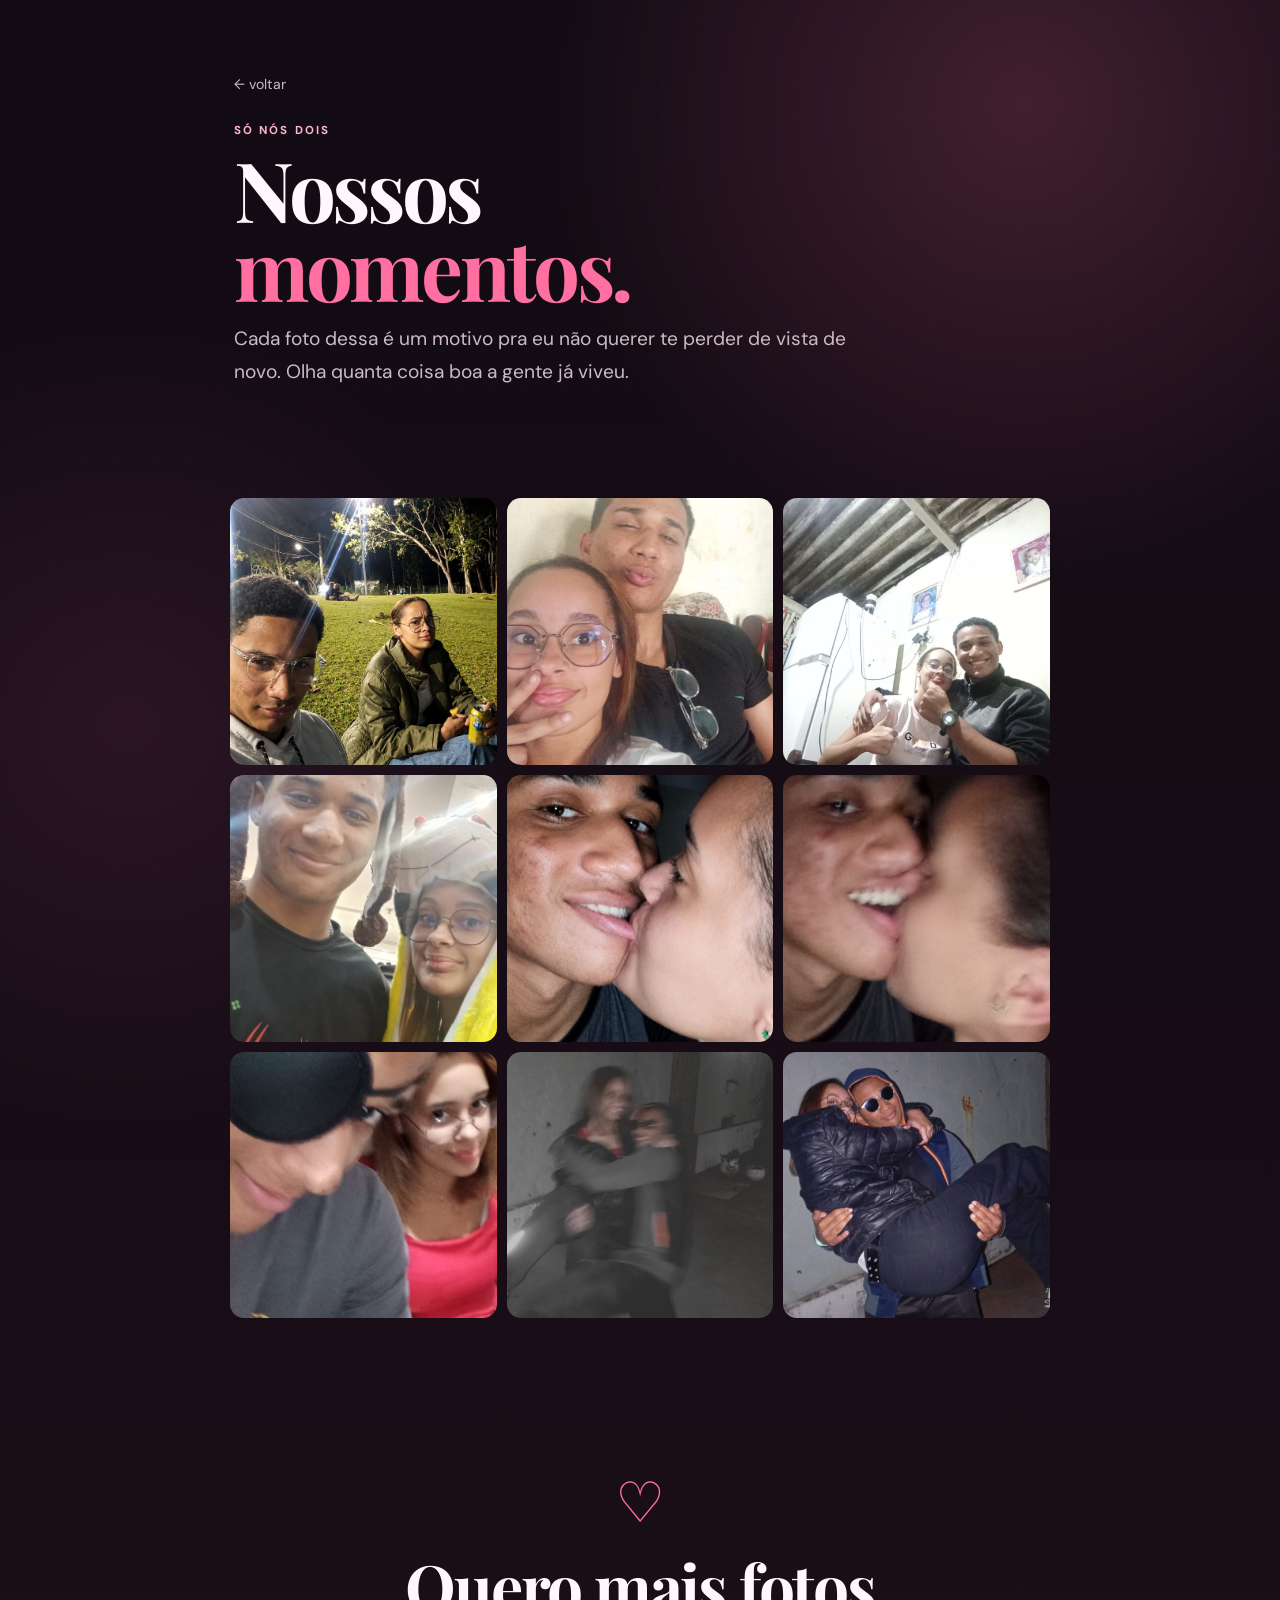
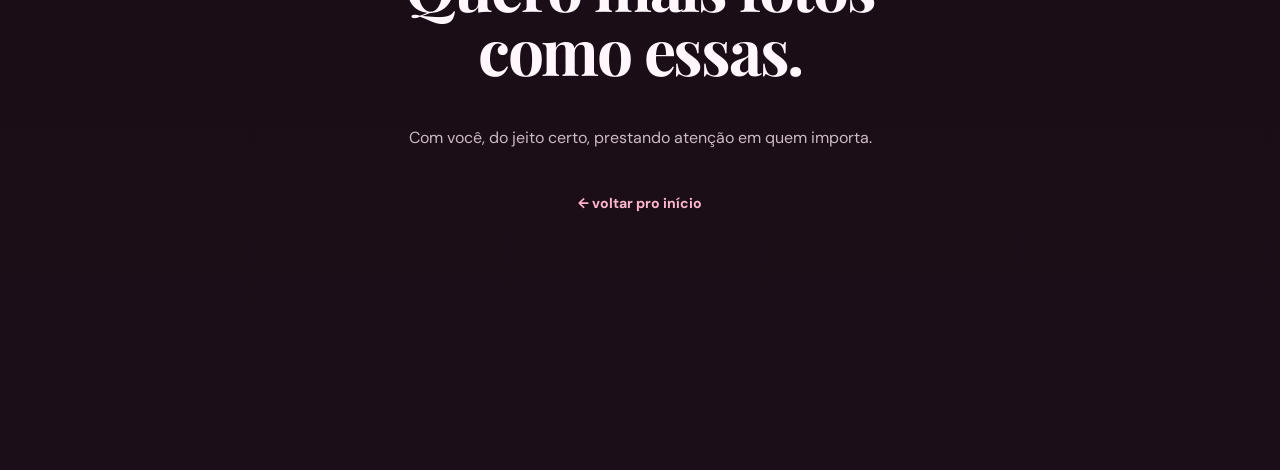
==== galeria.html @ 79e1648c "Add files via upload" ====
<!DOCTYPE html>
<html lang="pt-BR">
<head>
  <meta charset="UTF-8">
  <meta name="viewport" content="width=device-width, initial-scale=1.0">
  <meta name="theme-color" content="#120b13">
  <title>Nossas fotos — para a minha Carol ❤️</title>
  <link rel="preconnect" href="https://fonts.googleapis.com">
  <link rel="preconnect" href="https://fonts.gstatic.com" crossorigin>
  <link href="https://fonts.googleapis.com/css2?family=DM+Sans:wght@400;500;700&family=Playfair+Display:wght@600;700&display=swap" rel="stylesheet">
  <link rel="stylesheet" href="style.css">
</head>
<body>
  <div class="hearts" aria-hidden="true"></div>

  <main>
    <section class="gallery-hero">
      <a class="back-link" href="index.html">← voltar</a>
      <p class="eyebrow">só nós dois</p>
      <h1>Nossos<br><span>momentos.</span></h1>
      <p class="intro">
        Cada foto dessa é um motivo pra eu não querer te perder de vista de
        novo. Olha quanta coisa boa a gente já viveu.
      </p>
    </section>

    <section class="gallery-grid">
      <figure><img src="assets/galeria/foto1.jpg" alt="Você e eu" loading="lazy"></figure>
      <figure><img src="assets/galeria/foto3.jpg" alt="Você e eu" loading="lazy"></figure>
      <figure><img src="assets/galeria/foto7.jpg" alt="Você e eu" loading="lazy"></figure>
      <figure><img src="assets/galeria/foto8.jpg" alt="Você e eu" loading="lazy"></figure>
      <figure><img src="assets/galeria/foto4.jpg" alt="Você e eu" loading="lazy"></figure>
      <figure><img src="assets/galeria/foto6.jpg" alt="Você e eu" loading="lazy"></figure>
      <figure><img src="assets/galeria/foto2.jpg" alt="Você e eu" loading="lazy"></figure>
      <figure><img src="assets/galeria/foto5.jpg" alt="Você e eu" loading="lazy"></figure>
      <figure><img src="assets/galeria/foto9.jpg" alt="Você e eu" loading="lazy"></figure>
    </section>

    <section class="final">
      <div class="tiny-heart">♡</div>
      <h2>Quero mais fotos<br>como essas.</h2>
      <p>Com você, do jeito certo, prestando atenção em quem importa.</p>
      <a class="back-link big" href="index.html">← voltar pro início</a>
    </section>
  </main>

  <script src="script.js"></script>
</body>
</html>
---- style.css ----
* {
  box-sizing: border-box;
}

:root {
  --bg: #120b13;
  --bg2: #1c0e18;
  --text: #fff7fb;
  --muted: #cbbbc4;
  --accent: #ff6f9f;
  --accent2: #ffb6cc;
  --card: rgba(255,255,255,.065);
  --line: rgba(255,255,255,.11);
}

html {
  scroll-behavior: smooth;
}

body {
  margin: 0;
  min-height: 100vh;
  color: var(--text);
  background:
    radial-gradient(circle at 80% 5%, rgba(255,111,159,.20), transparent 30rem),
    radial-gradient(circle at 10% 35%, rgba(177,72,133,.14), transparent 25rem),
    linear-gradient(180deg, var(--bg), var(--bg2));
  font-family: "DM Sans", sans-serif;
  overflow-x: hidden;
}

body::before {
  content: "";
  position: fixed;
  inset: 0;
  pointer-events: none;
  background-image: radial-gradient(rgba(255,255,255,.16) 1px, transparent 1px);
  background-size: 34px 34px;
  opacity: .12;
}

main {
  width: min(100%, 860px);
  margin: auto;
  padding: 28px 20px 80px;
  position: relative;
  z-index: 1;
}

section {
  margin-bottom: 72px;
}

.hero {
  min-height: 72vh;
  display: flex;
  flex-direction: column;
  justify-content: center;
  align-items: flex-start;
  padding: 55px 4px 25px;
}

.eyebrow,
.section-label {
  text-transform: uppercase;
  letter-spacing: .18em;
  font-size: .72rem;
  color: var(--accent2);
  font-weight: 700;
}

.hero h1 {
  margin: 14px 0 18px;
  font-family: "Playfair Display", serif;
  font-size: clamp(3.6rem, 13vw, 7.2rem);
  line-height: .9;
  letter-spacing: -.05em;
}

.hero h1 span {
  color: var(--accent);
}

.intro {
  max-width: 620px;
  color: var(--muted);
  font-size: clamp(1rem, 3vw, 1.2rem);
  line-height: 1.7;
  margin: 0 0 28px;
}

.music-btn {
  border: 0;
  color: #1a0b12;
  background: #fff;
  border-radius: 999px;
  padding: 14px 20px;
  display: inline-flex;
  align-items: center;
  gap: 10px;
  font: 700 .95rem "DM Sans", sans-serif;
  cursor: pointer;
  box-shadow: 0 10px 35px rgba(255,111,159,.22);
  transition: transform .2s ease, box-shadow .2s ease;
}

.music-btn:hover {
  transform: translateY(-2px);
  box-shadow: 0 14px 42px rgba(255,111,159,.30);
}

.music-btn.playing {
  background: var(--accent);
}

.photo-card {
  text-align: center;
}

.photo-wrap {
  position: relative;
  width: min(100%, 620px);
  margin: auto;
}

.photo-wrap img {
  width: 100%;
  display: block;
  border-radius: 28px;
  position: relative;
  z-index: 2;
  box-shadow: 0 25px 70px rgba(0,0,0,.45);
}

.photo-glow {
  position: absolute;
  inset: 8% -5%;
  background: var(--accent);
  filter: blur(70px);
  opacity: .22;
  z-index: 1;
}

.caption {
  color: var(--muted);
  font-size: .88rem;
  margin-top: 16px;
}

.letter,
.promise {
  max-width: 680px;
  margin-left: auto;
  margin-right: auto;
}

h2 {
  font-family: "Playfair Display", serif;
  font-size: clamp(2.2rem, 7vw, 4rem);
  line-height: 1;
  margin: 12px 0 26px;
  letter-spacing: -.035em;
}

.letter-text {
  color: #eadde3;
  font-size: 1.04rem;
  line-height: 1.85;
}

.letter-text p {
  margin: 0 0 22px;
}

.highlight {
  color: #fff;
  padding: 20px 22px;
  border-left: 3px solid var(--accent);
  background: var(--card);
  border-radius: 0 16px 16px 0;
}

.promise {
  text-align: center;
  padding: 48px 25px;
  border: 1px solid var(--line);
  background: linear-gradient(135deg, rgba(255,255,255,.07), rgba(255,255,255,.025));
  border-radius: 30px;
  backdrop-filter: blur(10px);
}

.promise p:last-child {
  max-width: 540px;
  margin: auto;
  color: var(--muted);
  line-height: 1.75;
}

.promise-icon {
  width: 58px;
  height: 58px;
  display: grid;
  place-items: center;
  margin: 0 auto 20px;
  border-radius: 50%;
  color: var(--accent);
  background: rgba(255,111,159,.12);
  font-size: 1.7rem;
}

.final {
  text-align: center;
  min-height: 60vh;
  display: flex;
  flex-direction: column;
  align-items: center;
  justify-content: center;
}

.tiny-heart {
  color: var(--accent);
  font-size: 3.5rem;
  animation: beat 1.3s infinite;
}

.final h2 {
  margin-top: 15px;
}

.final p {
  max-width: 520px;
  color: var(--muted);
  line-height: 1.75;
}

.signature {
  margin-top: 18px;
  color: var(--accent2);
  font-family: "Playfair Display", serif;
  font-size: 1.3rem;
}

.gallery-link {
  display: inline-flex;
  align-items: center;
  gap: 8px;
  margin-top: 22px;
  color: var(--accent2);
  text-decoration: none;
  font-weight: 700;
  font-size: .95rem;
  border-bottom: 1px solid rgba(255,182,204,.4);
  padding-bottom: 2px;
  transition: color .2s ease;
}

.gallery-link:hover {
  color: #fff;
}

.gallery-hero {
  padding: 45px 4px 10px;
}

.gallery-hero .back-link,
.final .back-link {
  display: inline-block;
  color: var(--muted);
  text-decoration: none;
  font-size: .88rem;
  margin-bottom: 18px;
}

.final .back-link.big {
  margin-top: 26px;
  color: var(--accent2);
  font-weight: 700;
}

.gallery-hero h1 {
  margin: 10px 0 16px;
  font-family: "Playfair Display", serif;
  font-size: clamp(2.8rem, 10vw, 5.2rem);
  line-height: .95;
  letter-spacing: -.04em;
}

.gallery-hero h1 span {
  color: var(--accent);
}

.gallery-grid {
  display: grid;
  grid-template-columns: repeat(3, 1fr);
  gap: 10px;
  margin: 20px 0 60px;
}

.gallery-grid figure {
  margin: 0;
  aspect-ratio: 1 / 1;
  overflow: hidden;
  border-radius: 14px;
  position: relative;
}

.gallery-grid img {
  width: 100%;
  height: 100%;
  object-fit: cover;
  display: block;
  transition: transform .35s ease;
}

.gallery-grid figure:hover img {
  transform: scale(1.06);
}

@media (max-width: 600px) {
  .gallery-grid {
    grid-template-columns: repeat(2, 1fr);
    gap: 8px;
  }
}

.perdao-main {
  min-height: 100vh;
  display: flex;
  align-items: center;
  justify-content: center;
  padding: 20px;
}

.perdao-screen {
  text-align: center;
  max-width: 480px;
}

.perdao-screen.hidden {
  display: none;
}

.perdao-title {
  font-family: "Playfair Display", serif;
  font-size: clamp(2.6rem, 11vw, 4.6rem);
  line-height: .95;
  letter-spacing: -.04em;
  margin: 14px 0 34px;
}

.perdao-title span {
  color: var(--accent);
}

.perdao-resposta {
  font-family: "Playfair Display", serif;
  font-size: clamp(2rem, 8vw, 3.2rem);
  margin: 14px 0 30px;
}

.perdao-buttons {
  display: flex;
  gap: 18px;
  justify-content: center;
  align-items: center;
  min-height: 70px;
}

.perdao-btn {
  border: 0;
  border-radius: 999px;
  padding: 16px 34px;
  font: 700 1.05rem "DM Sans", sans-serif;
  cursor: pointer;
  transition: transform .15s ease, box-shadow .15s ease;
}

.perdao-btn.yes {
  background: var(--accent);
  color: #1a0b12;
  box-shadow: 0 10px 35px rgba(255,111,159,.28);
}

.perdao-btn.yes:hover {
  transform: translateY(-2px);
}

.perdao-btn.no {
  background: transparent;
  color: var(--muted);
  border: 1px solid var(--line);
  z-index: 5;
}

.floating-heart {
  position: fixed;
  bottom: -30px;
  color: var(--accent);
  opacity: 0;
  pointer-events: none;
  animation: floatUp linear forwards;
  z-index: 0;
}

@keyframes beat {
  0%, 100% { transform: scale(1); }
  15% { transform: scale(1.16); }
  30% { transform: scale(1); }
}

@keyframes floatUp {
  0% { transform: translateY(0) rotate(0deg); opacity: 0; }
  15% { opacity: .55; }
  100% { transform: translateY(-105vh) rotate(35deg); opacity: 0; }
}

@media (max-width: 600px) {
  main {
    padding-left: 17px;
    padding-right: 17px;
  }

  section {
    margin-bottom: 58px;
  }

  .hero {
    min-height: 78vh;
    padding-top: 30px;
  }

  .letter-text {
    font-size: 1rem;
  }

  .promise {
    padding: 38px 20px;
  }
}
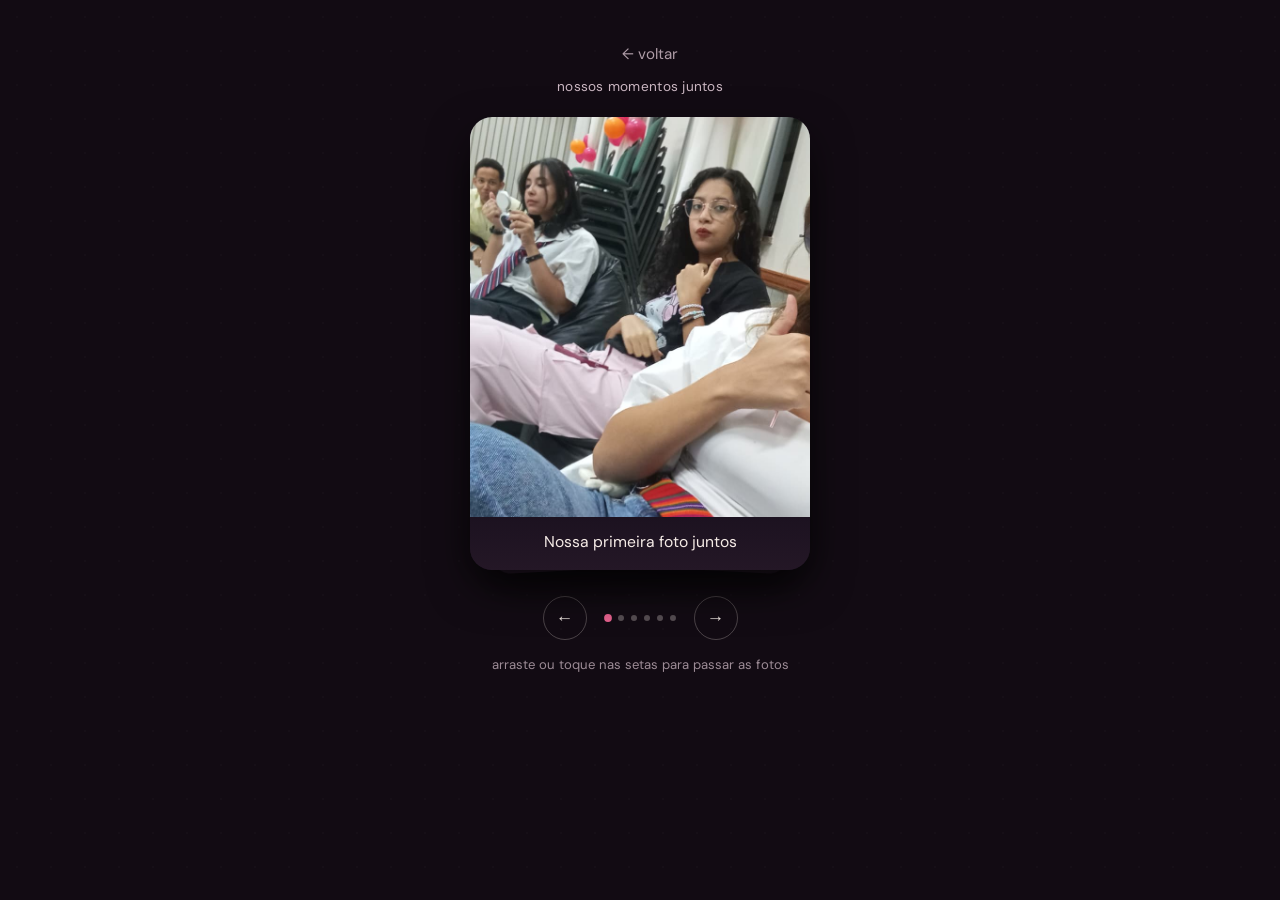
==== commit fc723bc1: "Add files via upload" ====
--- a/galeria.html
+++ b/galeria.html
@@ -1,49 +1,93 @@
 <!DOCTYPE html>
 <html lang="pt-BR">
 <head>
-  <meta charset="UTF-8">
-  <meta name="viewport" content="width=device-width, initial-scale=1.0">
-  <meta name="theme-color" content="#120b13">
-  <title>Nossas fotos — para a minha Carol ❤️</title>
-  <link rel="preconnect" href="https://fonts.googleapis.com">
-  <link rel="preconnect" href="https://fonts.gstatic.com" crossorigin>
-  <link href="https://fonts.googleapis.com/css2?family=DM+Sans:wght@400;500;700&family=Playfair+Display:wght@600;700&display=swap" rel="stylesheet">
-  <link rel="stylesheet" href="style.css">
+<meta charset="UTF-8">
+<meta name="viewport" content="width=device-width, initial-scale=1.0, viewport-fit=cover">
+<meta name="theme-color" content="#120b13">
+<title>Nossos momentos juntos — Carol ❤️</title>
+<link rel="preconnect" href="https://fonts.googleapis.com">
+<link rel="preconnect" href="https://fonts.gstatic.com" crossorigin>
+<link href="https://fonts.googleapis.com/css2?family=DM+Sans:wght@400;500;700&family=Playfair+Display:wght@600;700&display=swap" rel="stylesheet">
+<link rel="stylesheet" href="style.css">
+<link rel="stylesheet" href="galeria.css">
 </head>
-<body>
-  <div class="hearts" aria-hidden="true"></div>
+<body class="galeria-body">
+<div class="hearts" aria-hidden="true"></div>
 
-  <main>
-    <section class="gallery-hero">
-      <a class="back-link" href="index.html">← voltar</a>
-      <p class="eyebrow">só nós dois</p>
-      <h1>Nossos<br><span>momentos.</span></h1>
-      <p class="intro">
-        Cada foto dessa é um motivo pra eu não querer te perder de vista de
-        novo. Olha quanta coisa boa a gente já viveu.
-      </p>
-    </section>
+<main class="baralho-main">
 
-    <section class="gallery-grid">
-      <figure><img src="assets/galeria/foto1.jpg" alt="Você e eu" loading="lazy"></figure>
-      <figure><img src="assets/galeria/foto3.jpg" alt="Você e eu" loading="lazy"></figure>
-      <figure><img src="assets/galeria/foto7.jpg" alt="Você e eu" loading="lazy"></figure>
-      <figure><img src="assets/galeria/foto8.jpg" alt="Você e eu" loading="lazy"></figure>
-      <figure><img src="assets/galeria/foto4.jpg" alt="Você e eu" loading="lazy"></figure>
-      <figure><img src="assets/galeria/foto6.jpg" alt="Você e eu" loading="lazy"></figure>
-      <figure><img src="assets/galeria/foto2.jpg" alt="Você e eu" loading="lazy"></figure>
-      <figure><img src="assets/galeria/foto5.jpg" alt="Você e eu" loading="lazy"></figure>
-      <figure><img src="assets/galeria/foto9.jpg" alt="Você e eu" loading="lazy"></figure>
-    </section>
+  <a class="back-link" href="index.html">← voltar</a>
 
-    <section class="final">
-      <div class="tiny-heart">♡</div>
-      <h2>Quero mais fotos<br>como essas.</h2>
-      <p>Com você, do jeito certo, prestando atenção em quem importa.</p>
-      <a class="back-link big" href="index.html">← voltar pro início</a>
-    </section>
-  </main>
+  <p class="baralho-eyebrow">nossos momentos juntos</p>
 
-  <script src="script.js"></script>
+  <div class="baralho" id="baralho">
+
+    <article class="carta" data-index="0">
+      <button class="carta-foto-btn" type="button" aria-label="Ampliar foto">
+        <span class="carta-glow" aria-hidden="true"></span>
+        <img class="carta-foto" src="assets/fotos/primeira_foto_juntos.jpeg" alt="Primeira foto juntos">
+      </button>
+      <p class="carta-legenda">Nossa primeira foto juntos</p>
+    </article>
+
+    <article class="carta" data-index="1">
+      <button class="carta-foto-btn" type="button" aria-label="Ampliar foto">
+        <span class="carta-glow" aria-hidden="true"></span>
+        <img class="carta-foto" src="assets/fotos/nosso_primeiro_contato.jpeg" alt="Nosso primeiro contato">
+      </button>
+      <p class="carta-legenda">Nosso primeiro contato</p>
+    </article>
+
+    <article class="carta" data-index="2">
+      <button class="carta-foto-btn" type="button" aria-label="Ampliar foto">
+        <span class="carta-glow" aria-hidden="true"></span>
+        <img class="carta-foto" src="assets/fotos/minha_foto_favorita_da_carol.jpeg" alt="Minha foto favorita sua">
+      </button>
+      <p class="carta-legenda">Minha foto favorita sua</p>
+    </article>
+
+    <article class="carta" data-index="3">
+      <button class="carta-foto-btn" type="button" aria-label="Ampliar foto">
+        <span class="carta-glow" aria-hidden="true"></span>
+        <img class="carta-foto" src="assets/fotos/spider_couple.jpeg" alt="Casal aranha">
+      </button>
+      <p class="carta-legenda">Casal aranha 🕷️</p>
+    </article>
+
+    <article class="carta" data-index="4">
+      <button class="carta-foto-btn" type="button" aria-label="Ampliar foto">
+        <span class="carta-glow" aria-hidden="true"></span>
+        <img class="carta-foto" src="assets/fotos/e_o_kiko.jpeg" alt="Eu, você e o Kiko">
+      </button>
+      <p class="carta-legenda">Eu, você... e o Kiko</p>
+    </article>
+
+    <article class="carta" data-index="5">
+      <button class="carta-foto-btn" type="button" aria-label="Ampliar foto">
+        <span class="carta-glow" aria-hidden="true"></span>
+        <img class="carta-foto" src="assets/fotos/darkness.jpeg" alt="Foto no escuro, sorrindo">
+      </button>
+      <p class="carta-legenda">Modo noturno ativado</p>
+    </article>
+
+  </div>
+
+  <div class="baralho-controles">
+    <button class="baralho-btn" id="btnAnterior" type="button" aria-label="Foto anterior">←</button>
+    <div class="baralho-pontos" id="baralhoPontos" aria-hidden="true"></div>
+    <button class="baralho-btn" id="btnProxima" type="button" aria-label="Próxima foto">→</button>
+  </div>
+
+  <p class="baralho-dica">arraste ou toque nas setas para passar as fotos</p>
+
+</main>
+
+<div class="zoom-overlay" id="zoomOverlay" aria-hidden="true">
+  <span class="zoom-glow" aria-hidden="true"></span>
+  <img class="zoom-img" id="zoomImg" src="" alt="">
+</div>
+
+<script src="script.js"></script>
+<script src="galeria.js"></script>
 </body>
 </html>
--- a/galeria.css
+++ b/galeria.css
@@ -0,0 +1,278 @@
+/* ===== galeria.css =====
+   Estilos exclusivos da galeria (baralho de cartas + zoom).
+   Fica em arquivo separado de propósito, pra não sobrescrever
+   nada que já exista no seu style.css original. */
+
+:root {
+  --g-bg: #120b13;
+  --g-ink: #f6ece7;
+  --g-muted: #cbb7c2;
+  --g-accent: #e8628f;
+  --g-accent-2: #8b6bff;
+  --g-card-bg: #1c1220;
+  --g-shadow: rgba(0, 0, 0, 0.55);
+}
+
+.galeria-body {
+  background: var(--g-bg);
+  min-height: 100vh;
+}
+
+.back-link {
+  display: inline-block;
+  margin: 20px 0 4px 20px;
+  color: var(--g-muted);
+  font-family: "DM Sans", sans-serif;
+  font-size: 0.95rem;
+  text-decoration: none;
+  opacity: 0.85;
+}
+
+.back-link:hover,
+.back-link:focus-visible {
+  opacity: 1;
+  color: var(--g-accent);
+}
+
+.baralho-main {
+  max-width: 440px;
+  margin: 0 auto;
+  padding: 8px 20px 48px;
+  display: flex;
+  flex-direction: column;
+  align-items: center;
+  text-align: center;
+}
+
+.baralho-eyebrow {
+  font-family: "DM Sans", sans-serif;
+  font-size: 0.85rem;
+  letter-spacing: 0.02em;
+  color: var(--g-muted);
+  margin: 10px 0 22px;
+}
+
+/* ---- o baralho ---- */
+
+.baralho {
+  position: relative;
+  width: 100%;
+  max-width: 320px;
+  aspect-ratio: 3 / 4;
+  touch-action: pan-y;
+}
+
+.carta {
+  position: absolute;
+  inset: 0;
+  display: flex;
+  flex-direction: column;
+  border-radius: 22px;
+  background: var(--g-card-bg);
+  box-shadow: 0 18px 40px var(--g-shadow);
+  overflow: hidden;
+  will-change: transform, opacity;
+  transition: transform 0.35s cubic-bezier(.2, .8, .2, 1), opacity 0.35s ease;
+}
+
+.carta-foto-btn {
+  position: relative;
+  flex: 1;
+  border: none;
+  margin: 0;
+  padding: 0;
+  background: none;
+  cursor: pointer;
+  overflow: hidden;
+  -webkit-tap-highlight-color: transparent;
+}
+
+.carta-foto {
+  width: 100%;
+  height: 100%;
+  object-fit: cover;
+  display: block;
+  pointer-events: none;
+  transition: transform 0.4s ease;
+}
+
+.carta-foto-btn:active .carta-foto {
+  transform: scale(1.03);
+}
+
+.carta-glow {
+  position: absolute;
+  inset: -20%;
+  background: radial-gradient(circle, var(--g-accent-2) 0%, transparent 65%);
+  opacity: 0;
+  pointer-events: none;
+}
+
+.carta-legenda {
+  padding: 14px 16px 18px;
+  margin: 0;
+  font-family: "DM Sans", sans-serif;
+  font-size: 0.98rem;
+  color: var(--g-ink);
+  background: linear-gradient(180deg, var(--g-card-bg), #241726);
+}
+
+/* estados de pilha: carta ativa, próxima, anterior, escondida */
+.carta[data-state="active"] {
+  transform: translateX(0) rotate(0deg) scale(1);
+  opacity: 1;
+  z-index: 3;
+}
+
+.carta[data-state="next"] {
+  transform: translateY(10px) rotate(3deg) scale(0.94);
+  opacity: 0.7;
+  z-index: 2;
+}
+
+.carta[data-state="prev"] {
+  transform: translateY(10px) rotate(-3deg) scale(0.94);
+  opacity: 0.7;
+  z-index: 2;
+}
+
+.carta[data-state="hidden"] {
+  transform: translateY(14px) scale(0.9);
+  opacity: 0;
+  z-index: 1;
+}
+
+.carta.dragging {
+  transition: none;
+}
+
+/* ---- controles ---- */
+
+.baralho-controles {
+  display: flex;
+  align-items: center;
+  gap: 18px;
+  margin-top: 26px;
+}
+
+.baralho-btn {
+  width: 44px;
+  height: 44px;
+  border-radius: 50%;
+  border: 1px solid rgba(246, 236, 231, 0.25);
+  background: transparent;
+  color: var(--g-ink);
+  font-size: 1.1rem;
+  cursor: pointer;
+  transition: background 0.2s ease, transform 0.2s ease;
+}
+
+.baralho-btn:hover,
+.baralho-btn:focus-visible {
+  background: rgba(232, 98, 143, 0.18);
+  border-color: var(--g-accent);
+}
+
+.baralho-btn:active {
+  transform: scale(0.92);
+}
+
+.baralho-pontos {
+  display: flex;
+  gap: 7px;
+}
+
+.baralho-pontos span {
+  width: 6px;
+  height: 6px;
+  border-radius: 50%;
+  background: rgba(246, 236, 231, 0.3);
+  transition: background 0.2s ease, transform 0.2s ease;
+}
+
+.baralho-pontos span.ativo {
+  background: var(--g-accent);
+  transform: scale(1.3);
+}
+
+.baralho-dica {
+  margin-top: 16px;
+  font-family: "DM Sans", sans-serif;
+  font-size: 0.82rem;
+  color: var(--g-muted);
+  opacity: 0.75;
+}
+
+/* ---- overlay de zoom com brilho ---- */
+
+.zoom-overlay {
+  position: fixed;
+  inset: 0;
+  display: flex;
+  align-items: center;
+  justify-content: center;
+  background: rgba(6, 3, 8, 0);
+  pointer-events: none;
+  opacity: 0;
+  transition: opacity 0.3s ease, background 0.3s ease;
+  z-index: 50;
+  padding: 24px;
+}
+
+.zoom-overlay.aberto {
+  background: rgba(6, 3, 8, 0.82);
+  opacity: 1;
+  pointer-events: auto;
+}
+
+.zoom-glow {
+  position: absolute;
+  width: min(80vw, 420px);
+  height: min(80vw, 420px);
+  border-radius: 50%;
+  background: radial-gradient(circle, var(--g-accent-2) 0%, var(--g-accent) 45%, transparent 72%);
+  filter: blur(38px);
+  opacity: 0;
+  transform: scale(0.85);
+  transition: opacity 0.4s ease, transform 0.4s ease;
+}
+
+.zoom-overlay.aberto .zoom-glow {
+  opacity: 0.55;
+  transform: scale(1);
+}
+
+.zoom-img {
+  position: relative;
+  max-width: min(88vw, 420px);
+  max-height: 78vh;
+  border-radius: 18px;
+  box-shadow: 0 20px 60px rgba(0, 0, 0, 0.6);
+  transform: scale(0.9);
+  transition: transform 0.35s cubic-bezier(.2, .8, .2, 1);
+}
+
+.zoom-overlay.aberto .zoom-img {
+  transform: scale(1);
+}
+
+@media (min-width: 560px) {
+  .baralho-main {
+    padding-top: 24px;
+  }
+  .baralho {
+    max-width: 340px;
+  }
+}
+
+@media (prefers-reduced-motion: reduce) {
+  .carta,
+  .carta-foto,
+  .zoom-overlay,
+  .zoom-glow,
+  .zoom-img,
+  .baralho-btn,
+  .baralho-pontos span {
+    transition: none !important;
+  }
+}
